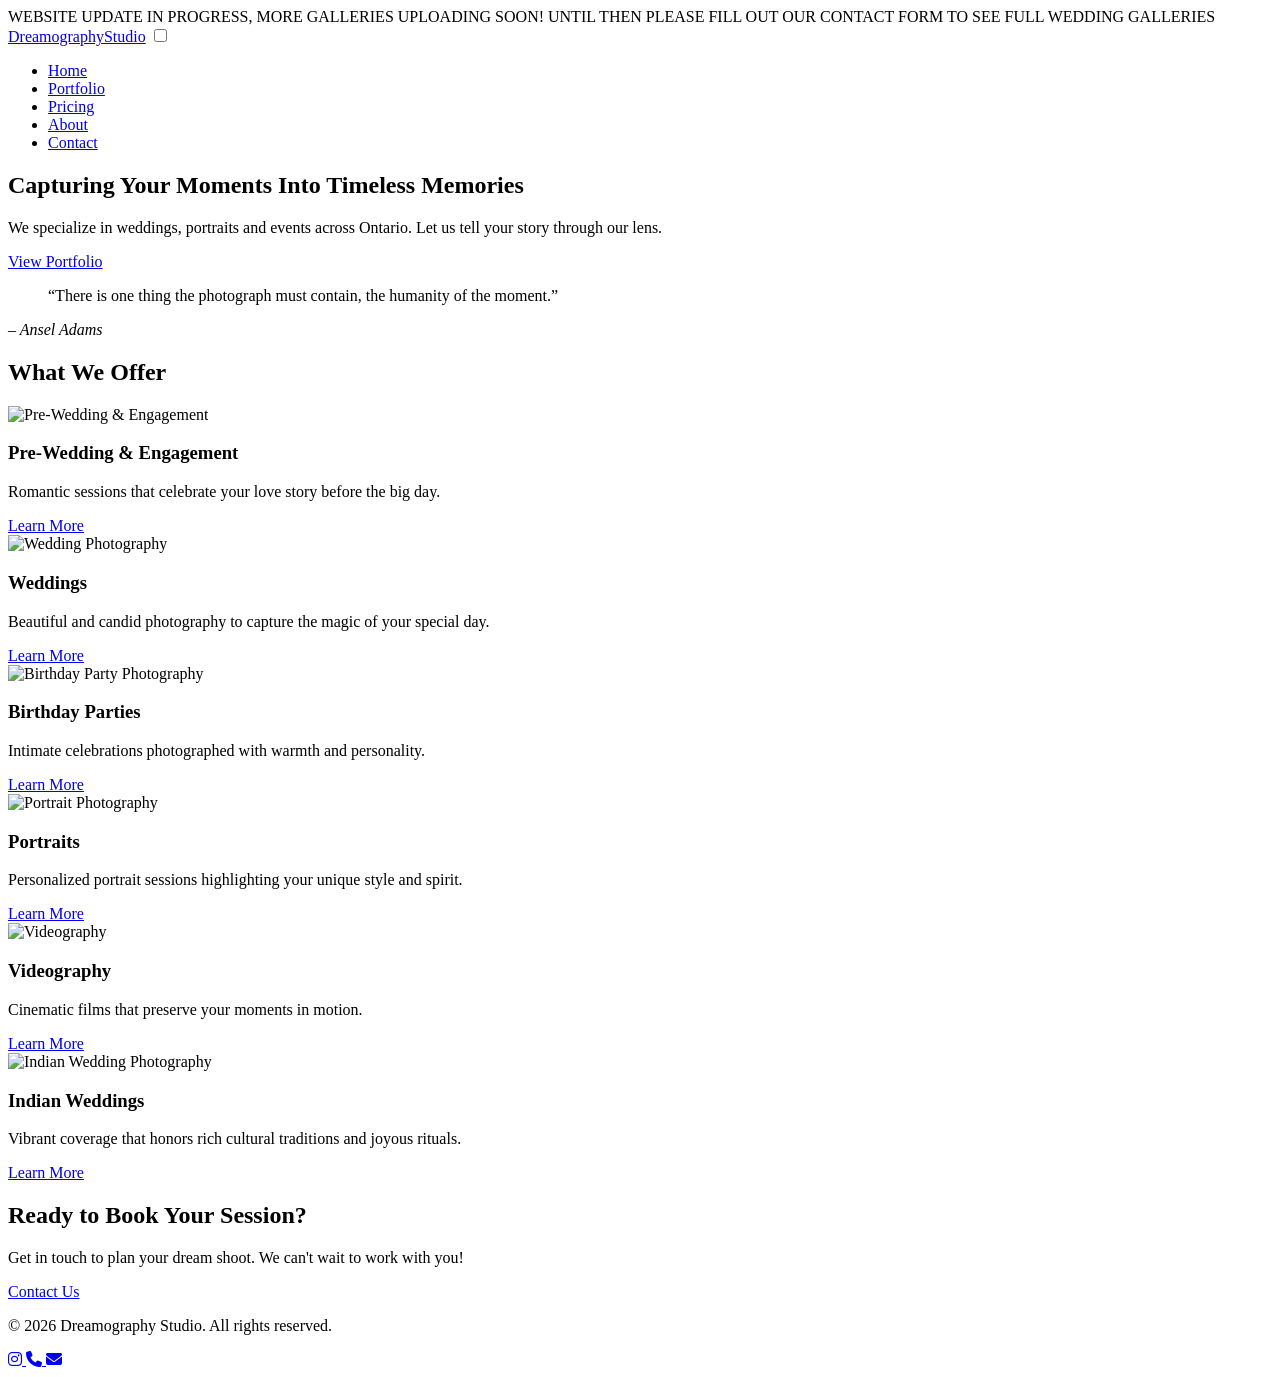
==== index.html @ a7d45cea "Add files via upload" ====
<!DOCTYPE html>
<html lang="en">
  <head>
    <meta charset="UTF-8" />
    <meta http-equiv="X-UA-Compatible" content="IE=edge" />
    <meta name="viewport" content="width=device-width, initial-scale=1.0" />
    <title>Dreamography Studio</title>
    <!-- Google Fonts -->
    <link
      href="https://fonts.googleapis.com/css2?family=Montserrat:wght@400;500;700&display=swap"
      rel="stylesheet"
    />
    <!-- Cursive font for quotes -->
    <link
      href="https://fonts.googleapis.com/css2?family=Caveat&display=swap"
      rel="stylesheet"
    />
    <!-- Font Awesome for icons -->
    <link
      rel="stylesheet"
      href="https://cdnjs.cloudflare.com/ajax/libs/font-awesome/6.4.2/css/all.min.css"
      integrity="sha512-mQV+9fT3KjYWI1c6KChpOWOAIeycmTSDb03bnw6/zwZ7JpX3pfKkMojzjleRm9VdXiafX7+7A2ye31E2vChCCw=="
      crossorigin="anonymous"
      referrerpolicy="no-referrer"
    />
    <link rel="stylesheet" href="css/style.css" />
  </head>
  <body>
    <!-- Announcement Bar -->
    <div class="announcement-bar">
      WEBSITE UPDATE IN PROGRESS, MORE GALLERIES UPLOADING SOON! UNTIL THEN
      PLEASE FILL OUT OUR CONTACT FORM TO SEE FULL WEDDING GALLERIES
    </div>

    <!-- Navigation Bar -->
    <nav class="navbar">
      <div class="container">
        <a href="index.html" class="logo">Dreamography<span class="accent">Studio</span></a>
        <input type="checkbox" id="nav-toggle" class="nav-toggle" />
        <label for="nav-toggle" class="nav-toggle-label">
          <span></span>
        </label>
        <ul class="nav-menu">
          <li><a href="index.html">Home</a></li>
          <li><a href="portfolio.html">Portfolio</a></li>
          <li><a href="pricing.html">Pricing</a></li>
          <li><a href="about.html">About</a></li>
          <li><a href="contact.html">Contact</a></li>
        </ul>
      </div>
    </nav>

    <!-- Hero Section -->
    <section class="hero">
      <div class="hero-overlay"></div>
      <div class="container hero-content">
        <h1>Capturing Your Moments Into Timeless Memories</h1>
        <p>
          We specialize in weddings, portraits and events across Ontario. Let us
          tell your story through our lens.
        </p>
        <a href="portfolio.html" class="btn btn-primary">View Portfolio</a>
      </div>
    </section>

    <!-- Quote Section -->
    <section class="quote-section">
      <div class="container">
        <blockquote>
          “There is one thing the photograph must contain, the humanity of the
          moment.”
        </blockquote>
        <cite>– Ansel Adams</cite>
      </div>
    </section>

    <!-- Services Preview Section -->
    <section class="services">
      <div class="container">
        <h2>What We Offer</h2>
        <!-- Updated service cards to showcase the full range of offerings with curated Pexels images.
             Each card now links to the pricing page and features a unique photo representing the service. -->
        <div class="cards">
          <!-- Pre‑Wedding & Engagement -->
          <div class="card">
            <img
              src="https://images.pexels.com/photos/2959197/pexels-photo-2959197.jpeg"
              alt="Pre-Wedding & Engagement"
            />
            <h3>Pre‑Wedding &amp; Engagement</h3>
            <p>
              Romantic sessions that celebrate your love story before the big day.
            </p>
            <a href="pricing.html" class="btn btn-secondary">Learn More</a>
          </div>

          <!-- Weddings -->
          <div class="card">
            <img
              src="https://images.pexels.com/photos/3292695/pexels-photo-3292695.jpeg"
              alt="Wedding Photography"
            />
            <h3>Weddings</h3>
            <p>
              Beautiful and candid photography to capture the magic of your
              special day.
            </p>
            <a href="pricing.html" class="btn btn-secondary">Learn More</a>
          </div>

          <!-- Birthday Parties -->
          <div class="card">
            <img
              src="https://images.pexels.com/photos/7600420/pexels-photo-7600420.jpeg"
              alt="Birthday Party Photography"
            />
            <h3>Birthday Parties</h3>
            <p>
              Intimate celebrations photographed with warmth and personality.
            </p>
            <a href="pricing.html" class="btn btn-secondary">Learn More</a>
          </div>

          <!-- Portraits -->
          <div class="card">
            <img
              src="https://images.pexels.com/photos/415829/pexels-photo-415829.jpeg"
              alt="Portrait Photography"
            />
            <h3>Portraits</h3>
            <p>
              Personalized portrait sessions highlighting your unique style and spirit.
            </p>
            <a href="pricing.html" class="btn btn-secondary">Learn More</a>
          </div>

          <!-- Videography -->
          <div class="card">
            <img
              src="https://images.pexels.com/photos/2820639/pexels-photo-2820639.jpeg"
              alt="Videography"
            />
            <h3>Videography</h3>
            <p>
              Cinematic films that preserve your moments in motion.
            </p>
            <a href="pricing.html" class="btn btn-secondary">Learn More</a>
          </div>

          <!-- Indian Weddings -->
          <div class="card">
            <img
              src="https://images.pexels.com/photos/1229414/pexels-photo-1229414.jpeg"
              alt="Indian Wedding Photography"
            />
            <h3>Indian Weddings</h3>
            <p>
              Vibrant coverage that honors rich cultural traditions and joyous rituals.
            </p>
            <a href="pricing.html" class="btn btn-secondary">Learn More</a>
          </div>
        </div>
      </div>
    </section>

    <!-- Call to Action -->
    <section class="cta">
      <div class="container">
        <h2>Ready to Book Your Session?</h2>
        <p>
          Get in touch to plan your dream shoot. We can't wait to work with
          you!
        </p>
        <a href="contact.html" class="btn btn-primary">Contact Us</a>
      </div>
    </section>

    <!-- Footer -->
    <footer class="footer">
      <div class="container footer-content">
        <p>&copy; 2026 Dreamography Studio. All rights reserved.</p>
        <div class="socials">
          <a
            href="https://www.instagram.com/"
            target="_blank"
            rel="noopener"
            aria-label="Instagram"
          >
            <i class="fab fa-instagram"></i>
          </a>
          <a
            href="tel:+1234567890"
            aria-label="Phone"
          >
            <i class="fas fa-phone"></i>
          </a>
          <a
            href="mailto:info@dreamographystudio.com"
            aria-label="Email"
          >
            <i class="fas fa-envelope"></i>
          </a>
        </div>
      </div>
    </footer>
  </body>
</html>
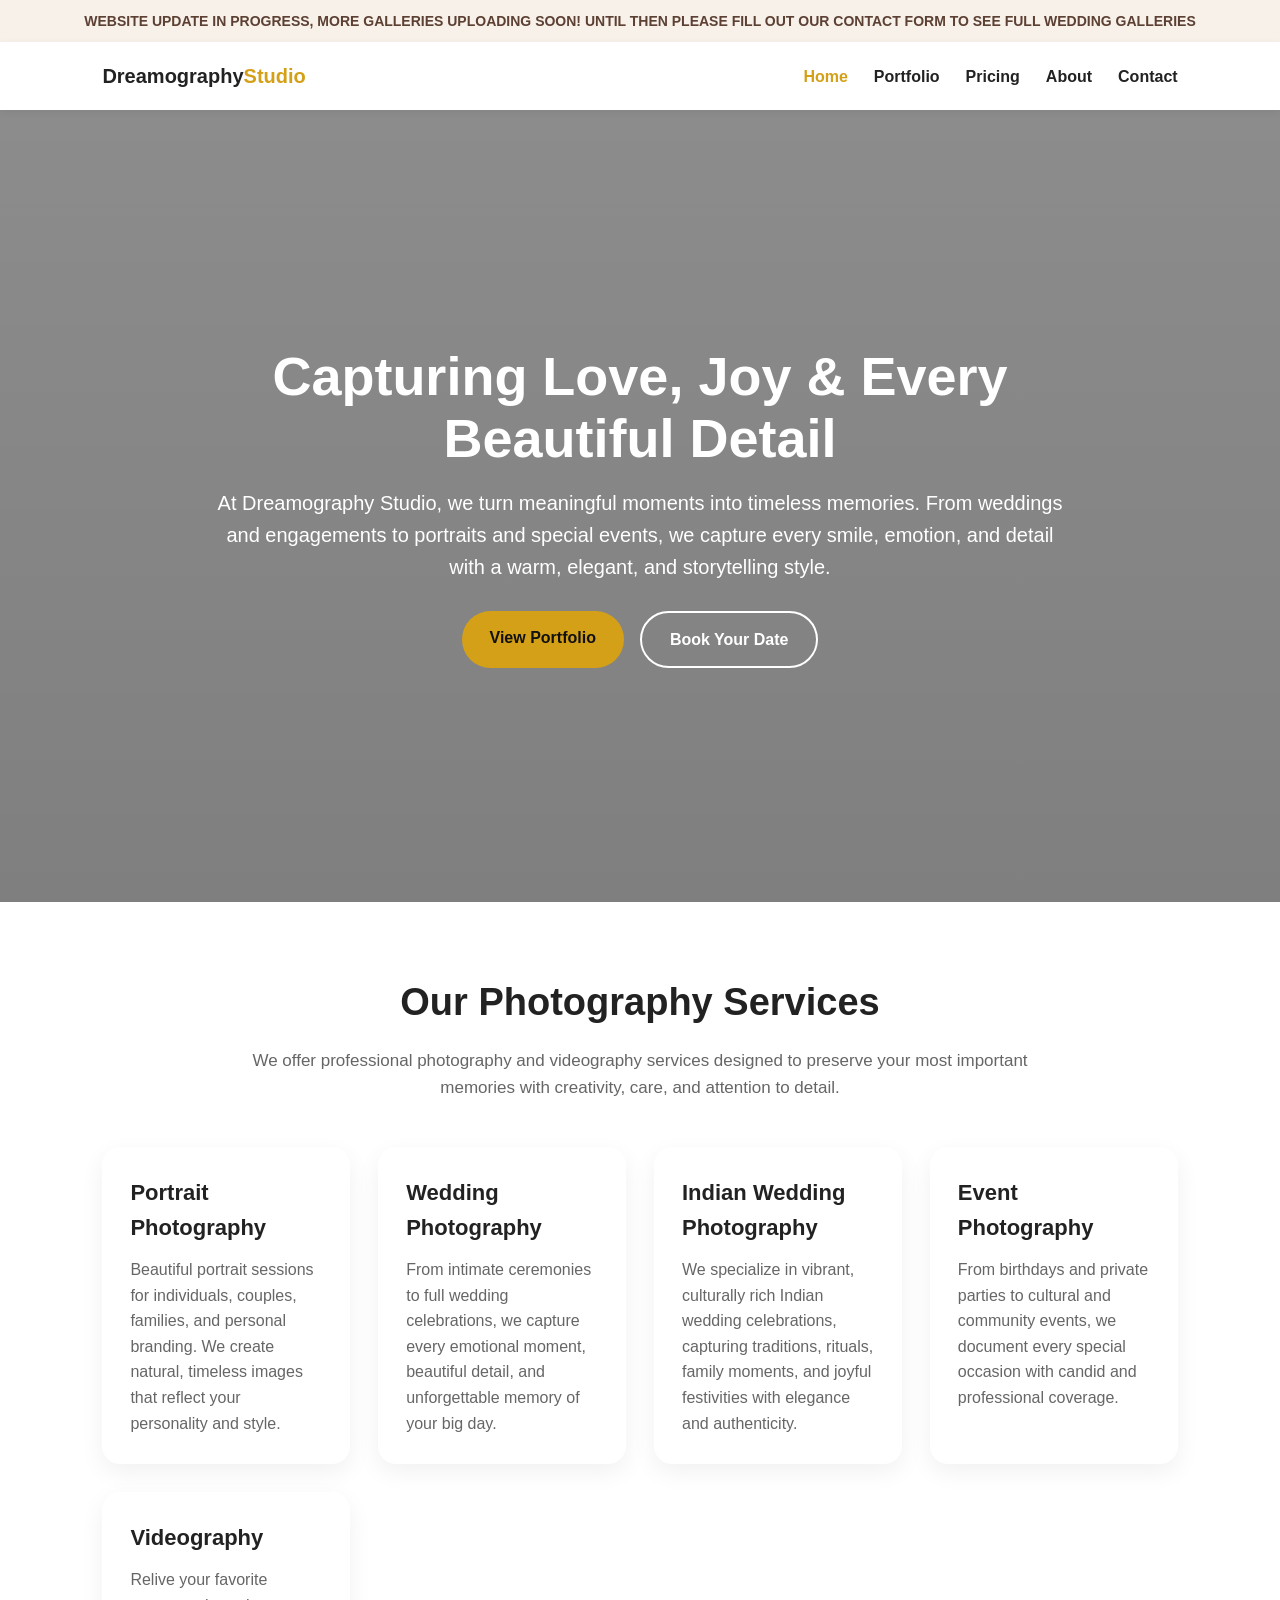
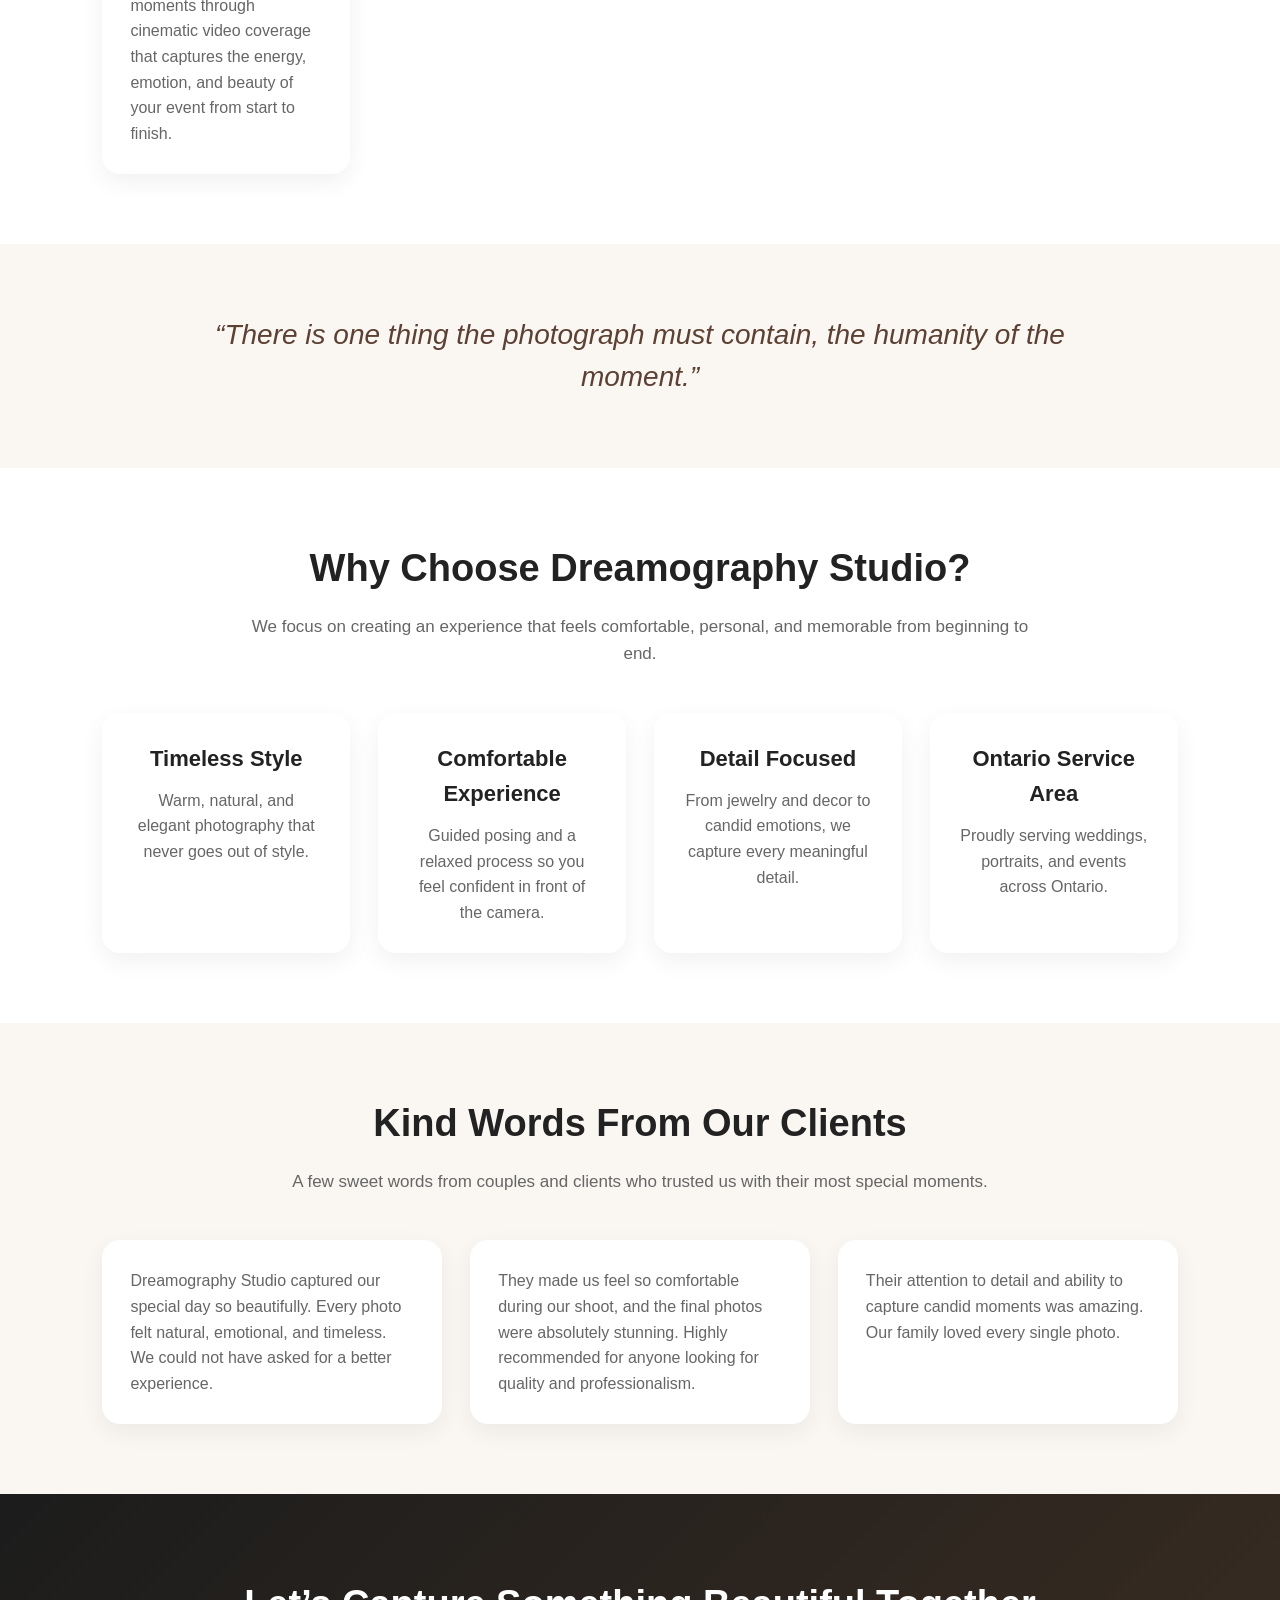
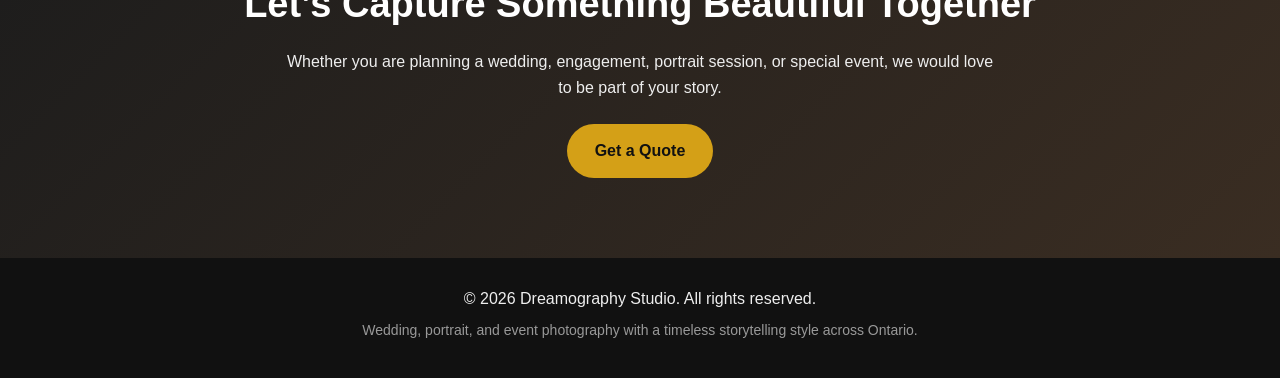
==== commit 919ea2c7: "Refactor index.html with new layout and content Reorganized HTML structure, added navigation and her" ====
--- a/index.html
+++ b/index.html
@@ -1,207 +1,173 @@
 <!DOCTYPE html>
 <html lang="en">
-  <head>
-    <meta charset="UTF-8" />
-    <meta http-equiv="X-UA-Compatible" content="IE=edge" />
-    <meta name="viewport" content="width=device-width, initial-scale=1.0" />
-    <title>Dreamography Studio</title>
-    <!-- Google Fonts -->
-    <link
-      href="https://fonts.googleapis.com/css2?family=Montserrat:wght@400;500;700&display=swap"
-      rel="stylesheet"
-    />
-    <!-- Cursive font for quotes -->
-    <link
-      href="https://fonts.googleapis.com/css2?family=Caveat&display=swap"
-      rel="stylesheet"
-    />
-    <!-- Font Awesome for icons -->
-    <link
-      rel="stylesheet"
-      href="https://cdnjs.cloudflare.com/ajax/libs/font-awesome/6.4.2/css/all.min.css"
-      integrity="sha512-mQV+9fT3KjYWI1c6KChpOWOAIeycmTSDb03bnw6/zwZ7JpX3pfKkMojzjleRm9VdXiafX7+7A2ye31E2vChCCw=="
-      crossorigin="anonymous"
-      referrerpolicy="no-referrer"
-    />
-    <link rel="stylesheet" href="css/style.css" />
-  </head>
-  <body>
-    <!-- Announcement Bar -->
-    <div class="announcement-bar">
-      WEBSITE UPDATE IN PROGRESS, MORE GALLERIES UPLOADING SOON! UNTIL THEN
-      PLEASE FILL OUT OUR CONTACT FORM TO SEE FULL WEDDING GALLERIES
+<head>
+  <meta charset="UTF-8" />
+  <meta name="viewport" content="width=device-width, initial-scale=1.0" />
+  <title>Dreamography Studio</title>
+  <link rel="stylesheet" href="style.css" />
+</head>
+<body>
+
+  <div class="top-bar">
+    WEBSITE UPDATE IN PROGRESS, MORE GALLERIES UPLOADING SOON! UNTIL THEN PLEASE FILL OUT OUR CONTACT FORM TO SEE FULL WEDDING GALLERIES
+  </div>
+
+  <nav class="navbar">
+    <a href="index.html" class="logo">Dreamography<span>Studio</span></a>
+    <ul class="nav-links">
+      <li><a href="index.html" class="active">Home</a></li>
+      <li><a href="portfolio.html">Portfolio</a></li>
+      <li><a href="pricing.html">Pricing</a></li>
+      <li><a href="about.html">About</a></li>
+      <li><a href="contact.html">Contact</a></li>
+    </ul>
+  </nav>
+
+  <section class="hero">
+    <div class="hero-content">
+      <h1>Capturing Love, Joy & Every Beautiful Detail</h1>
+      <p>
+        At Dreamography Studio, we turn meaningful moments into timeless memories.
+        From weddings and engagements to portraits and special events, we capture
+        every smile, emotion, and detail with a warm, elegant, and storytelling style.
+      </p>
+      <div class="hero-buttons">
+        <a href="portfolio.html" class="btn btn-primary">View Portfolio</a>
+        <a href="contact.html" class="btn btn-outline">Book Your Date</a>
+      </div>
     </div>
+  </section>
 
-    <!-- Navigation Bar -->
-    <nav class="navbar">
-      <div class="container">
-        <a href="index.html" class="logo">Dreamography<span class="accent">Studio</span></a>
-        <input type="checkbox" id="nav-toggle" class="nav-toggle" />
-        <label for="nav-toggle" class="nav-toggle-label">
-          <span></span>
-        </label>
-        <ul class="nav-menu">
-          <li><a href="index.html">Home</a></li>
-          <li><a href="portfolio.html">Portfolio</a></li>
-          <li><a href="pricing.html">Pricing</a></li>
-          <li><a href="about.html">About</a></li>
-          <li><a href="contact.html">Contact</a></li>
-        </ul>
+  <section class="section section-light">
+    <h2 class="section-title">Our Photography Services</h2>
+    <p class="section-subtitle">
+      We offer professional photography and videography services designed to preserve
+      your most important memories with creativity, care, and attention to detail.
+    </p>
+
+    <div class="services-grid">
+      <div class="card">
+        <h3>Portrait Photography</h3>
+        <p>
+          Beautiful portrait sessions for individuals, couples, families, and personal
+          branding. We create natural, timeless images that reflect your personality and style.
+        </p>
       </div>
-    </nav>
 
-    <!-- Hero Section -->
-    <section class="hero">
-      <div class="hero-overlay"></div>
-      <div class="container hero-content">
-        <h1>Capturing Your Moments Into Timeless Memories</h1>
+      <div class="card">
+        <h3>Wedding Photography</h3>
         <p>
-          We specialize in weddings, portraits and events across Ontario. Let us
-          tell your story through our lens.
+          From intimate ceremonies to full wedding celebrations, we capture every emotional
+          moment, beautiful detail, and unforgettable memory of your big day.
         </p>
-        <a href="portfolio.html" class="btn btn-primary">View Portfolio</a>
       </div>
-    </section>
 
-    <!-- Quote Section -->
-    <section class="quote-section">
-      <div class="container">
-        <blockquote>
-          “There is one thing the photograph must contain, the humanity of the
-          moment.”
-        </blockquote>
-        <cite>– Ansel Adams</cite>
+      <div class="card">
+        <h3>Indian Wedding Photography</h3>
+        <p>
+          We specialize in vibrant, culturally rich Indian wedding celebrations, capturing
+          traditions, rituals, family moments, and joyful festivities with elegance and authenticity.
+        </p>
       </div>
-    </section>
 
-    <!-- Services Preview Section -->
-    <section class="services">
-      <div class="container">
-        <h2>What We Offer</h2>
-        <!-- Updated service cards to showcase the full range of offerings with curated Pexels images.
-             Each card now links to the pricing page and features a unique photo representing the service. -->
-        <div class="cards">
-          <!-- Pre‑Wedding & Engagement -->
-          <div class="card">
-            <img
-              src="https://images.pexels.com/photos/2959197/pexels-photo-2959197.jpeg"
-              alt="Pre-Wedding & Engagement"
-            />
-            <h3>Pre‑Wedding &amp; Engagement</h3>
-            <p>
-              Romantic sessions that celebrate your love story before the big day.
-            </p>
-            <a href="pricing.html" class="btn btn-secondary">Learn More</a>
-          </div>
+      <div class="card">
+        <h3>Event Photography</h3>
+        <p>
+          From birthdays and private parties to cultural and community events, we document
+          every special occasion with candid and professional coverage.
+        </p>
+      </div>
 
-          <!-- Weddings -->
-          <div class="card">
-            <img
-              src="https://images.pexels.com/photos/3292695/pexels-photo-3292695.jpeg"
-              alt="Wedding Photography"
-            />
-            <h3>Weddings</h3>
-            <p>
-              Beautiful and candid photography to capture the magic of your
-              special day.
-            </p>
-            <a href="pricing.html" class="btn btn-secondary">Learn More</a>
-          </div>
+      <div class="card">
+        <h3>Videography</h3>
+        <p>
+          Relive your favorite moments through cinematic video coverage that captures the
+          energy, emotion, and beauty of your event from start to finish.
+        </p>
+      </div>
+    </div>
+  </section>
 
-          <!-- Birthday Parties -->
-          <div class="card">
-            <img
-              src="https://images.pexels.com/photos/7600420/pexels-photo-7600420.jpeg"
-              alt="Birthday Party Photography"
-            />
-            <h3>Birthday Parties</h3>
-            <p>
-              Intimate celebrations photographed with warmth and personality.
-            </p>
-            <a href="pricing.html" class="btn btn-secondary">Learn More</a>
-          </div>
+  <section class="section section-soft">
+    <div class="quote-box">
+      “There is one thing the photograph must contain, the humanity of the moment.”
+    </div>
+  </section>
 
-          <!-- Portraits -->
-          <div class="card">
-            <img
-              src="https://images.pexels.com/photos/415829/pexels-photo-415829.jpeg"
-              alt="Portrait Photography"
-            />
-            <h3>Portraits</h3>
-            <p>
-              Personalized portrait sessions highlighting your unique style and spirit.
-            </p>
-            <a href="pricing.html" class="btn btn-secondary">Learn More</a>
-          </div>
+  <section class="section section-light">
+    <h2 class="section-title">Why Choose Dreamography Studio?</h2>
+    <p class="section-subtitle">
+      We focus on creating an experience that feels comfortable, personal, and memorable from beginning to end.
+    </p>
 
-          <!-- Videography -->
-          <div class="card">
-            <img
-              src="https://images.pexels.com/photos/2820639/pexels-photo-2820639.jpeg"
-              alt="Videography"
-            />
-            <h3>Videography</h3>
-            <p>
-              Cinematic films that preserve your moments in motion.
-            </p>
-            <a href="pricing.html" class="btn btn-secondary">Learn More</a>
-          </div>
+    <div class="features-grid">
+      <div class="card feature-card">
+        <h3>Timeless Style</h3>
+        <p>Warm, natural, and elegant photography that never goes out of style.</p>
+      </div>
 
-          <!-- Indian Weddings -->
-          <div class="card">
-            <img
-              src="https://images.pexels.com/photos/1229414/pexels-photo-1229414.jpeg"
-              alt="Indian Wedding Photography"
-            />
-            <h3>Indian Weddings</h3>
-            <p>
-              Vibrant coverage that honors rich cultural traditions and joyous rituals.
-            </p>
-            <a href="pricing.html" class="btn btn-secondary">Learn More</a>
-          </div>
-        </div>
+      <div class="card feature-card">
+        <h3>Comfortable Experience</h3>
+        <p>Guided posing and a relaxed process so you feel confident in front of the camera.</p>
       </div>
-    </section>
 
-    <!-- Call to Action -->
-    <section class="cta">
-      <div class="container">
-        <h2>Ready to Book Your Session?</h2>
+      <div class="card feature-card">
+        <h3>Detail Focused</h3>
+        <p>From jewelry and decor to candid emotions, we capture every meaningful detail.</p>
+      </div>
+
+      <div class="card feature-card">
+        <h3>Ontario Service Area</h3>
+        <p>Proudly serving weddings, portraits, and events across Ontario.</p>
+      </div>
+    </div>
+  </section>
+
+  <section class="section section-soft">
+    <h2 class="section-title">Kind Words From Our Clients</h2>
+    <p class="section-subtitle">
+      A few sweet words from couples and clients who trusted us with their most special moments.
+    </p>
+
+    <div class="testimonial-grid">
+      <div class="card">
         <p>
-          Get in touch to plan your dream shoot. We can't wait to work with
-          you!
+          Dreamography Studio captured our special day so beautifully. Every photo felt natural,
+          emotional, and timeless. We could not have asked for a better experience.
         </p>
-        <a href="contact.html" class="btn btn-primary">Contact Us</a>
       </div>
-    </section>
 
-    <!-- Footer -->
-    <footer class="footer">
-      <div class="container footer-content">
-        <p>&copy; 2026 Dreamography Studio. All rights reserved.</p>
-        <div class="socials">
-          <a
-            href="https://www.instagram.com/"
-            target="_blank"
-            rel="noopener"
-            aria-label="Instagram"
-          >
-            <i class="fab fa-instagram"></i>
-          </a>
-          <a
-            href="tel:+1234567890"
-            aria-label="Phone"
-          >
-            <i class="fas fa-phone"></i>
-          </a>
-          <a
-            href="mailto:info@dreamographystudio.com"
-            aria-label="Email"
-          >
-            <i class="fas fa-envelope"></i>
-          </a>
-        </div>
+      <div class="card">
+        <p>
+          They made us feel so comfortable during our shoot, and the final photos were absolutely stunning.
+          Highly recommended for anyone looking for quality and professionalism.
+        </p>
       </div>
-    </footer>
-  </body>
-</html>+
+      <div class="card">
+        <p>
+          Their attention to detail and ability to capture candid moments was amazing.
+          Our family loved every single photo.
+        </p>
+      </div>
+    </div>
+  </section>
+
+  <section class="cta-section">
+    <h2>Let’s Capture Something Beautiful Together</h2>
+    <p>
+      Whether you are planning a wedding, engagement, portrait session, or special event,
+      we would love to be part of your story.
+    </p>
+    <a href="contact.html" class="btn btn-primary">Get a Quote</a>
+  </section>
+
+  <footer class="footer">
+    <p>© 2026 Dreamography Studio. All rights reserved.</p>
+    <p class="small-note">
+      Wedding, portrait, and event photography with a timeless storytelling style across Ontario.
+    </p>
+  </footer>
+
+</body>
+</html>
--- a/style.css
+++ b/style.css
@@ -0,0 +1,430 @@
+* {
+  margin: 0;
+  padding: 0;
+  box-sizing: border-box;
+}
+
+html {
+  scroll-behavior: smooth;
+}
+
+body {
+  font-family: Arial, sans-serif;
+  color: #222;
+  background-color: #fff;
+  line-height: 1.6;
+}
+
+img {
+  max-width: 100%;
+  display: block;
+}
+
+a {
+  text-decoration: none;
+  color: inherit;
+}
+
+.top-bar {
+  background: #f8f1ea;
+  color: #5c4033;
+  text-align: center;
+  padding: 10px 20px;
+  font-size: 14px;
+  font-weight: 600;
+}
+
+.navbar {
+  background: #fff;
+  padding: 18px 8%;
+  display: flex;
+  justify-content: space-between;
+  align-items: center;
+  box-shadow: 0 2px 8px rgba(0, 0, 0, 0.06);
+  position: sticky;
+  top: 0;
+  z-index: 1000;
+}
+
+.logo {
+  font-size: 20px;
+  font-weight: 700;
+  color: #222;
+}
+
+.logo span {
+  color: #d4a017;
+}
+
+.nav-links {
+  list-style: none;
+  display: flex;
+  gap: 26px;
+}
+
+.nav-links a {
+  font-size: 16px;
+  font-weight: 600;
+  transition: color 0.3s ease;
+}
+
+.nav-links a:hover,
+.nav-links a.active {
+  color: #d4a017;
+}
+
+.hero {
+  height: 88vh;
+  background: linear-gradient(rgba(0,0,0,0.45), rgba(0,0,0,0.5)),
+    url("portrait.jpg") center/cover no-repeat;
+  display: flex;
+  align-items: center;
+  justify-content: center;
+  text-align: center;
+  padding: 0 20px;
+  color: white;
+}
+
+.hero-content {
+  max-width: 850px;
+}
+
+.hero h1 {
+  font-size: 54px;
+  line-height: 1.15;
+  margin-bottom: 18px;
+}
+
+.hero p {
+  font-size: 20px;
+  margin-bottom: 28px;
+}
+
+.hero-buttons {
+  display: flex;
+  gap: 16px;
+  justify-content: center;
+  flex-wrap: wrap;
+}
+
+.btn {
+  display: inline-block;
+  padding: 14px 28px;
+  border-radius: 30px;
+  font-weight: 700;
+  transition: all 0.3s ease;
+}
+
+.btn-primary {
+  background: #d4a017;
+  color: #111;
+}
+
+.btn-primary:hover {
+  background: #b98b10;
+}
+
+.btn-outline {
+  border: 2px solid #fff;
+  color: #fff;
+}
+
+.btn-outline:hover {
+  background: #fff;
+  color: #111;
+}
+
+.section {
+  padding: 70px 8%;
+}
+
+.section-light {
+  background: #fff;
+}
+
+.section-soft {
+  background: #faf7f3;
+}
+
+.section-title {
+  text-align: center;
+  margin-bottom: 14px;
+  font-size: 38px;
+  color: #222;
+}
+
+.section-subtitle {
+  text-align: center;
+  max-width: 780px;
+  margin: 0 auto 45px;
+  color: #666;
+  font-size: 17px;
+}
+
+.services-grid,
+.features-grid,
+.pricing-grid,
+.gallery-grid,
+.testimonial-grid,
+.contact-grid {
+  display: grid;
+  gap: 28px;
+}
+
+.services-grid,
+.features-grid,
+.pricing-grid,
+.testimonial-grid {
+  grid-template-columns: repeat(auto-fit, minmax(240px, 1fr));
+}
+
+.gallery-grid {
+  grid-template-columns: repeat(auto-fit, minmax(220px, 1fr));
+}
+
+.contact-grid {
+  grid-template-columns: 1fr 1fr;
+  align-items: start;
+}
+
+.card {
+  background: #fff;
+  border-radius: 18px;
+  padding: 28px;
+  box-shadow: 0 8px 24px rgba(0,0,0,0.06);
+}
+
+.card h3 {
+  margin-bottom: 12px;
+  font-size: 22px;
+  color: #222;
+}
+
+.card p,
+.card li {
+  color: #666;
+}
+
+.feature-card {
+  text-align: center;
+}
+
+.quote-box {
+  max-width: 850px;
+  margin: 0 auto;
+  text-align: center;
+  font-style: italic;
+  color: #5c4033;
+  font-size: 28px;
+  line-height: 1.5;
+}
+
+.about-content {
+  max-width: 900px;
+  margin: 0 auto;
+}
+
+.about-content p {
+  margin-bottom: 18px;
+  color: #555;
+  font-size: 17px;
+}
+
+.about-list {
+  margin-top: 24px;
+  padding-left: 20px;
+}
+
+.about-list li {
+  margin-bottom: 12px;
+  color: #555;
+}
+
+.gallery-card {
+  overflow: hidden;
+  border-radius: 18px;
+  box-shadow: 0 8px 24px rgba(0,0,0,0.08);
+  background: #fff;
+}
+
+.gallery-card img {
+  width: 100%;
+  height: 320px;
+  object-fit: cover;
+}
+
+.gallery-card .caption {
+  padding: 16px 18px;
+}
+
+.gallery-card h4 {
+  margin-bottom: 8px;
+  font-size: 18px;
+}
+
+.gallery-card p {
+  color: #666;
+  font-size: 14px;
+}
+
+.price {
+  font-size: 28px;
+  font-weight: 700;
+  color: #d4a017;
+  margin-bottom: 14px;
+}
+
+.price-list {
+  list-style: none;
+  margin-top: 15px;
+}
+
+.price-list li {
+  margin-bottom: 10px;
+  color: #555;
+}
+
+.contact-info h3,
+.contact-form h3 {
+  margin-bottom: 16px;
+  font-size: 28px;
+}
+
+.contact-info p {
+  margin-bottom: 14px;
+  color: #555;
+}
+
+.contact-info strong {
+  color: #222;
+}
+
+.contact-form form {
+  display: flex;
+  flex-direction: column;
+  gap: 14px;
+}
+
+.contact-form input,
+.contact-form select,
+.contact-form textarea {
+  width: 100%;
+  padding: 14px 16px;
+  border: 1px solid #ddd;
+  border-radius: 10px;
+  font-size: 15px;
+  outline: none;
+}
+
+.contact-form input:focus,
+.contact-form select:focus,
+.contact-form textarea:focus {
+  border-color: #d4a017;
+}
+
+.contact-form textarea {
+  min-height: 140px;
+  resize: vertical;
+}
+
+.cta-section {
+  text-align: center;
+  padding: 80px 8%;
+  background: linear-gradient(135deg, #1c1c1c, #3a2d22);
+  color: #fff;
+}
+
+.cta-section h2 {
+  font-size: 38px;
+  margin-bottom: 14px;
+}
+
+.cta-section p {
+  max-width: 720px;
+  margin: 0 auto 24px;
+  color: #eee;
+}
+
+.footer {
+  background: #111;
+  color: #eee;
+  text-align: center;
+  padding: 28px 20px;
+}
+
+.footer p {
+  margin-bottom: 8px;
+}
+
+.small-note {
+  font-size: 14px;
+  color: #999;
+}
+
+.page-banner {
+  background: linear-gradient(rgba(0,0,0,0.45), rgba(0,0,0,0.55)),
+    url("portrait.jpg") center/cover no-repeat;
+  color: #fff;
+  text-align: center;
+  padding: 90px 20px;
+}
+
+.page-banner h1 {
+  font-size: 48px;
+  margin-bottom: 12px;
+}
+
+.page-banner p {
+  max-width: 700px;
+  margin: 0 auto;
+  font-size: 18px;
+}
+
+@media (max-width: 900px) {
+  .contact-grid {
+    grid-template-columns: 1fr;
+  }
+
+  .hero h1 {
+    font-size: 40px;
+  }
+
+  .hero p {
+    font-size: 18px;
+  }
+
+  .page-banner h1 {
+    font-size: 36px;
+  }
+}
+
+@media (max-width: 700px) {
+  .navbar {
+    flex-direction: column;
+    gap: 14px;
+  }
+
+  .nav-links {
+    flex-wrap: wrap;
+    justify-content: center;
+    gap: 14px;
+  }
+
+  .hero {
+    height: auto;
+    min-height: 75vh;
+    padding: 80px 20px;
+  }
+
+  .hero h1 {
+    font-size: 32px;
+  }
+
+  .section-title {
+    font-size: 30px;
+  }
+
+  .quote-box {
+    font-size: 22px;
+  }
+}
